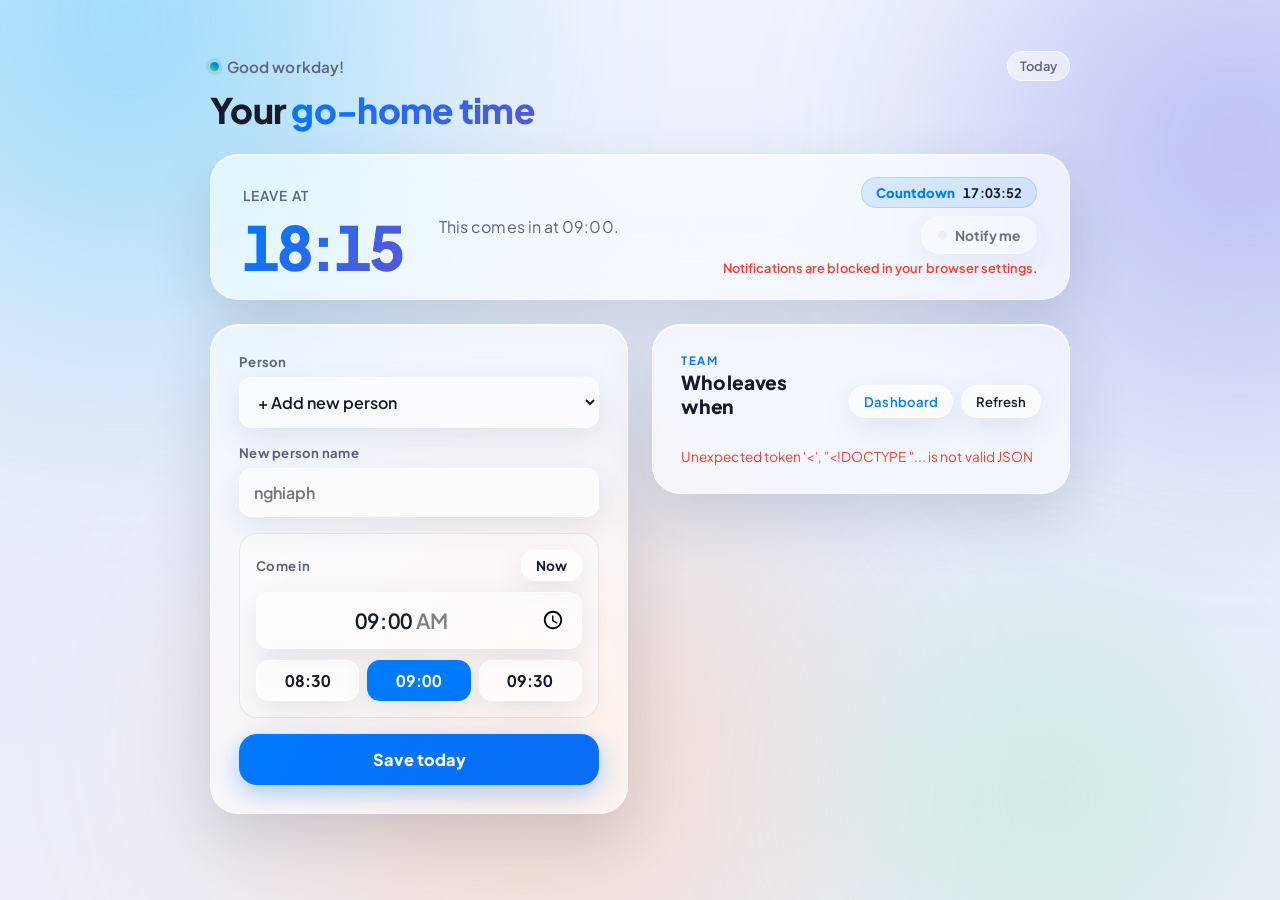
==== index.html @ 2bf6d7c5 "Add the live go-home-time code to git The folder had an empty .git directory, so the code behind the" ====
<!doctype html>
<html lang="en">
<head>
  <meta charset="utf-8">
  <meta name="viewport" content="width=device-width, initial-scale=1">
  <meta name="theme-color" content="#e8edf9">
  <title>Go Home Time</title>
  <link rel="icon" type="image/svg+xml" href="/favicon.20260611-glass.svg">
  <link rel="preload" href="/fonts/plus-jakarta-sans-latin.woff2" as="font" type="font/woff2" crossorigin>
  <link rel="stylesheet" href="/styles.20260618-cols.css">
</head>
<body>
  <div class="backdrop" aria-hidden="true">
    <div class="blob blob-a"></div>
    <div class="blob blob-b"></div>
    <div class="blob blob-c"></div>
    <div class="blob blob-d"></div>
  </div>

  <main class="page">
    <header class="hero">
      <div class="hero-top">
        <p class="greeting">
          <span class="person-dot" aria-hidden="true"></span>
          Good workday!
        </p>
        <p id="today-date" class="date-chip">Today</p>
      </div>
      <h1>Your <span>go-home time</span></h1>
    </header>

    <section class="panel answer" aria-live="polite" aria-atomic="true">
      <span class="answer-label">Leave at</span>
      <output id="leave-time" for="arrival">18:15</output>
      <p class="answer-countdown">
        <span>Countdown</span>
        <strong id="countdown-time" data-countdown-output>--:--:--</strong>
      </p>
      <div class="answer-notify">
        <button id="notify-toggle" type="button" aria-pressed="false" aria-label="Toggle go-home notifications">
          <span class="notify-dot" aria-hidden="true"></span>
          <span id="notify-label">Notify me</span>
        </button>
        <span id="notify-status" class="notify-status" aria-live="polite"></span>
      </div>
      <p id="status-message">A 09:00 check-in maps to an 18:15 leave time.</p>
    </section>

    <div class="layout">
    <form id="person-form" class="panel input-area">
      <div class="field-block">
        <label for="person-select">Person</label>
        <select id="person-select" name="person"></select>
      </div>

      <div id="new-person-fields" class="new-person-fields">
        <label for="person-name">New person name</label>
        <input id="person-name" name="name" type="text" autocomplete="name" maxlength="40" placeholder="nghiaph">
      </div>

      <section class="time-card" aria-labelledby="arrival-label">
        <div class="field-heading">
          <label id="arrival-label" for="arrival">Come in</label>
          <button id="now-button" type="button">Now</button>
        </div>
        <input id="arrival" name="arrival" type="time" min="08:30" max="09:30" step="60" value="09:00">
        <div class="preset-row" aria-label="Common check-in times">
          <button type="button" data-time="08:30">08:30</button>
          <button type="button" data-time="09:00">09:00</button>
          <button type="button" data-time="09:30">09:30</button>
        </div>
      </section>

      <button id="save-button" type="submit">Save today</button>
    </form>

    <section class="panel board" aria-labelledby="board-title">
      <div class="board-head">
        <div>
          <p class="kicker">Team</p>
          <h2 id="board-title">Who leaves when</h2>
        </div>
        <div class="board-actions">
          <a class="dashboard-link" href="/dashboard">Dashboard</a>
          <button id="refresh-button" type="button">Refresh</button>
        </div>
      </div>
      <ul id="people-list" class="people-list" aria-live="polite" aria-atomic="true"></ul>
      <p id="board-status" class="board-status">Loading board...</p>
    </section>
    </div>
  </main>

  <script src="/script.20260618-min.js" defer></script>
</body>
</html>
---- styles.20260618-cols.css ----
/* Go Home Time - minimal glass theme, responsive columns (2026-06-18) */

@font-face {
  font-family: "Plus Jakarta Sans";
  font-style: normal;
  font-weight: 200 800;
  font-display: swap;
  src: url("/fonts/plus-jakarta-sans-latin.woff2") format("woff2");
  unicode-range: U+0000-00FF, U+0131, U+0152-0153, U+02BB-02BC, U+02C6, U+02DA, U+02DC, U+0304, U+0308, U+0329, U+2000-206F, U+20AC, U+2122, U+2191, U+2193, U+2212, U+2215, U+FEFF, U+FFFD;
}

@font-face {
  font-family: "Plus Jakarta Sans";
  font-style: normal;
  font-weight: 200 800;
  font-display: swap;
  src: url("/fonts/plus-jakarta-sans-latin-ext.woff2") format("woff2");
  unicode-range: U+0100-02BA, U+02BD-02C5, U+02C7-02CC, U+02CE-02D7, U+02DD-02FF, U+0304, U+0308, U+0329, U+1D00-1DBF, U+1E00-1E9F, U+1EF2-1EFF, U+2020, U+20A0-20AB, U+20AD-20C0, U+2113, U+2C60-2C7F, U+A720-A7FF;
}

@font-face {
  font-family: "Plus Jakarta Sans";
  font-style: normal;
  font-weight: 200 800;
  font-display: swap;
  src: url("/fonts/plus-jakarta-sans-vietnamese.woff2") format("woff2");
  unicode-range: U+0102-0103, U+0110-0111, U+0128-0129, U+0168-0169, U+01A0-01A1, U+01AF-01B0, U+0300-0301, U+0303-0304, U+0308-0309, U+0323, U+0329, U+1EA0-1EF9, U+20AB;
}

:root {
  color-scheme: light;

  --card: rgba(255, 255, 255, 0.62);
  --soft: rgba(116, 128, 160, 0.14);
  --line: rgba(23, 26, 43, 0.08);
  --glass-border: rgba(255, 255, 255, 0.65);

  --ink: #171a2b;
  --muted: #5d6478;

  --blue: #007aff;
  --blue-soft: rgba(0, 122, 255, 0.12);
  --green: #34c759;
  --orange: #ff9500;
  --red: #ff3b30;

  --shadow: 0 24px 60px rgba(34, 48, 90, 0.16), inset 0 1px 0 rgba(255, 255, 255, 0.85);
  --shadow-soft: 0 10px 30px rgba(34, 48, 90, 0.1);

  --radius-lg: 28px;
  --radius-md: 18px;
  --radius-sm: 13px;
  --blur: 26px;
  --ease-smooth: cubic-bezier(0.32, 0.72, 0, 1);
  --ease-spring: cubic-bezier(0.34, 1.36, 0.4, 1);
}

* {
  box-sizing: border-box;
}

html {
  min-height: 100%;
  background: #e8edf9 linear-gradient(180deg, #eef3fd 0%, #e6ecfa 45%, #edeef9 100%) fixed;
}

body {
  min-height: 100vh;
  margin: 0;
  color: var(--ink);
  font-family: "Plus Jakarta Sans", -apple-system, BlinkMacSystemFont, "SF Pro Text", "Segoe UI", system-ui, sans-serif;
  letter-spacing: 0.005em;
  overflow-x: hidden;
  -webkit-font-smoothing: antialiased;
  text-rendering: optimizeLegibility;
}

::selection {
  background: rgba(0, 122, 255, 0.22);
}

/* ---------------------------------------------------------------------------
   Liquid backdrop: drifting aurora blobs under frosted panels
--------------------------------------------------------------------------- */

.backdrop {
  position: fixed;
  inset: 0;
  z-index: -1;
  overflow: hidden;
  background: linear-gradient(180deg, #eef3fd 0%, #e6ecfa 45%, #edeef9 100%);
}

.blob {
  position: absolute;
  border-radius: 50%;
  filter: blur(70px);
  will-change: transform;
}

.blob-a {
  top: -22vmax;
  left: -14vmax;
  width: 62vmax;
  height: 62vmax;
  background: radial-gradient(circle at 38% 38%, rgba(90, 200, 250, 0.6), rgba(90, 200, 250, 0) 64%);
  animation: drift-a 34s var(--ease-smooth) infinite alternate;
}

.blob-b {
  top: -12vmax;
  right: -20vmax;
  width: 58vmax;
  height: 58vmax;
  background: radial-gradient(circle at 60% 40%, rgba(122, 122, 235, 0.46), rgba(122, 122, 235, 0) 62%);
  animation: drift-b 42s var(--ease-smooth) infinite alternate;
}

.blob-c {
  bottom: -26vmax;
  left: 8vmax;
  width: 66vmax;
  height: 66vmax;
  background: radial-gradient(circle at 50% 42%, rgba(255, 184, 130, 0.42), rgba(255, 184, 130, 0) 62%);
  animation: drift-c 38s var(--ease-smooth) infinite alternate;
}

.blob-d {
  bottom: -16vmax;
  right: -8vmax;
  width: 48vmax;
  height: 48vmax;
  background: radial-gradient(circle at 46% 50%, rgba(140, 235, 190, 0.4), rgba(140, 235, 190, 0) 60%);
  animation: drift-a 46s var(--ease-smooth) infinite alternate-reverse;
}

@keyframes drift-a {
  from { transform: translate3d(0, 0, 0) scale(1); }
  to { transform: translate3d(9vmax, 7vmax, 0) scale(1.12); }
}

@keyframes drift-b {
  from { transform: translate3d(0, 0, 0) scale(1.05); }
  to { transform: translate3d(-8vmax, 9vmax, 0) scale(0.94); }
}

@keyframes drift-c {
  from { transform: translate3d(0, 0, 0) scale(1); }
  to { transform: translate3d(7vmax, -8vmax, 0) scale(1.08); }
}

@media (prefers-reduced-motion: reduce) {
  .blob { animation: none; }
}

/* ---------------------------------------------------------------------------
   Layout: single centered column on phones, two columns on wide screens
--------------------------------------------------------------------------- */

.page {
  width: min(440px, 100%);
  margin: 0 auto;
  padding: clamp(20px, 6vw, 48px) clamp(16px, 5vw, 28px) 56px;
  display: flex;
  flex-direction: column;
  gap: 20px;
}

.layout {
  display: flex;
  flex-direction: column;
  gap: 20px;
}

/* Wide screens: a full-width answer banner on top, then the form and the team
   board side by side, so the page fits the viewport instead of one tall scroll. */
@media (min-width: 840px) {
  .page {
    width: min(940px, 100%);
    padding: clamp(28px, 4vw, 52px) clamp(20px, 4vw, 40px) 48px;
    gap: 24px;
  }

  .layout {
    display: grid;
    grid-template-columns: minmax(0, 1fr) minmax(0, 1fr);
    align-items: start;
    gap: 24px;
  }
}

.panel {
  border: 1px solid var(--glass-border);
  border-radius: var(--radius-lg);
  background: var(--card);
  -webkit-backdrop-filter: blur(var(--blur)) saturate(1.7);
  backdrop-filter: blur(var(--blur)) saturate(1.7);
  box-shadow: var(--shadow);
  padding: clamp(20px, 5vw, 28px);
}

/* ---------------------------------------------------------------------------
   Hero
--------------------------------------------------------------------------- */

.hero {
  display: flex;
  flex-direction: column;
  gap: 10px;
}

.hero-top {
  display: flex;
  align-items: center;
  justify-content: space-between;
  gap: 12px;
}

.greeting {
  display: inline-flex;
  align-items: center;
  gap: 8px;
  margin: 0;
  font-size: 0.95rem;
  font-weight: 600;
  color: var(--muted);
}

.person-dot {
  width: 9px;
  height: 9px;
  border-radius: 50%;
  background: conic-gradient(from 210deg, var(--green), var(--blue), var(--green));
  box-shadow: 0 0 0 4px var(--blue-soft);
}

.date-chip {
  margin: 0;
  padding: 6px 12px;
  border-radius: 999px;
  border: 1px solid var(--glass-border);
  background: rgba(255, 255, 255, 0.5);
  font-size: 0.8rem;
  font-weight: 600;
  color: var(--muted);
  white-space: nowrap;
}

.hero h1 {
  margin: 0;
  font-size: clamp(1.7rem, 6vw, 2.2rem);
  font-weight: 800;
  line-height: 1.1;
  letter-spacing: -0.02em;
}

.hero h1 span {
  background: linear-gradient(120deg, var(--blue), #5856d6);
  -webkit-background-clip: text;
  background-clip: text;
  color: transparent;
}

/* ---------------------------------------------------------------------------
   Answer card
--------------------------------------------------------------------------- */

.answer {
  text-align: center;
  display: flex;
  flex-direction: column;
  gap: 6px;
  transition: border-color 220ms var(--ease-smooth);
}

.answer-label {
  font-size: 0.85rem;
  font-weight: 600;
  letter-spacing: 0.08em;
  text-transform: uppercase;
  color: var(--muted);
}

#leave-time {
  font-size: clamp(3.4rem, 16vw, 4.6rem);
  font-weight: 800;
  line-height: 1;
  letter-spacing: -0.03em;
  font-variant-numeric: tabular-nums;
  background: linear-gradient(120deg, var(--blue), #5856d6);
  -webkit-background-clip: text;
  background-clip: text;
  color: transparent;
}

.answer-countdown {
  display: inline-flex;
  align-self: center;
  align-items: center;
  gap: 8px;
  margin: 2px 0 0;
  padding: 6px 14px;
  border: 1px solid rgba(0, 122, 255, 0.18);
  border-radius: 999px;
  background: var(--blue-soft);
  color: var(--blue);
  font-size: 0.82rem;
  font-weight: 800;
}

.answer-countdown strong {
  color: var(--ink);
  font-variant-numeric: tabular-nums;
}

.answer.is-warning .answer-countdown {
  border-color: rgba(255, 149, 0, 0.3);
  background: rgba(255, 149, 0, 0.14);
  color: #c46a00;
}

.answer.is-error .answer-countdown {
  border-color: rgba(255, 59, 48, 0.3);
  background: rgba(255, 59, 48, 0.12);
  color: var(--red);
}

.answer-notify {
  display: flex;
  flex-direction: column;
  align-items: center;
  gap: 6px;
  margin-top: 4px;
}

#notify-toggle {
  display: inline-flex;
  align-items: center;
  gap: 8px;
  min-height: 38px;
  padding: 0 16px;
  border: 1px solid var(--glass-border);
  border-radius: 999px;
  background: rgba(255, 255, 255, 0.6);
  color: var(--ink);
  font-size: 0.86rem;
  font-weight: 700;
  box-shadow: var(--shadow-soft);
  transition: transform 200ms var(--ease-spring), background 200ms var(--ease-smooth), color 200ms var(--ease-smooth);
}

#notify-toggle:hover:not(:disabled) {
  transform: translateY(-1px);
}

#notify-toggle[aria-pressed="true"] {
  border-color: rgba(52, 199, 89, 0.45);
  background: rgba(52, 199, 89, 0.14);
  color: #1d9d43;
  box-shadow: 0 6px 18px rgba(52, 199, 89, 0.25);
}

#notify-toggle:disabled {
  opacity: 0.6;
  cursor: not-allowed;
}

.notify-dot {
  width: 9px;
  height: 9px;
  border-radius: 50%;
  background: var(--muted);
  transition: background 220ms var(--ease-smooth), box-shadow 220ms var(--ease-smooth);
}

#notify-toggle[aria-pressed="true"] .notify-dot {
  background: var(--green);
  box-shadow: 0 0 0 4px rgba(52, 199, 89, 0.22);
}

#notify-toggle:disabled .notify-dot {
  background: var(--line);
}

.notify-status {
  color: var(--muted);
  font-size: 0.8rem;
  font-weight: 600;
  min-height: 1em;
}

.notify-status.is-error {
  color: var(--red);
}

#status-message {
  margin: 4px 0 0;
  font-size: 0.92rem;
  color: var(--muted);
  min-height: 1.2em;
}

.answer.is-warning #leave-time {
  background: linear-gradient(120deg, var(--orange), var(--red));
  -webkit-background-clip: text;
  background-clip: text;
}

.answer.is-error {
  border-color: rgba(255, 59, 48, 0.4);
}

.answer.is-error #leave-time {
  background: linear-gradient(120deg, var(--red), var(--red));
  -webkit-background-clip: text;
  background-clip: text;
}

.answer.is-error #status-message {
  color: var(--red);
}

/* ---------------------------------------------------------------------------
   Form
--------------------------------------------------------------------------- */

.input-area {
  display: flex;
  flex-direction: column;
  gap: 16px;
}

.field-block {
  display: flex;
  flex-direction: column;
  gap: 7px;
}

label {
  font-size: 0.82rem;
  font-weight: 700;
  letter-spacing: 0.02em;
  color: var(--muted);
}

select,
input[type="text"],
input[type="time"] {
  width: 100%;
  padding: 13px 14px;
  font: inherit;
  font-weight: 600;
  color: var(--ink);
  border: 1px solid var(--glass-border);
  border-radius: var(--radius-sm);
  background: rgba(255, 255, 255, 0.55);
  box-shadow: var(--shadow-soft);
  transition: border-color 200ms var(--ease-smooth), box-shadow 200ms var(--ease-smooth);
}

select:focus-visible,
input:focus-visible {
  outline: none;
  border-color: var(--blue);
  box-shadow: 0 0 0 4px var(--blue-soft);
}

.new-person-fields {
  display: flex;
  flex-direction: column;
  gap: 7px;
}

.new-person-fields[hidden] {
  display: none;
}

.time-card {
  display: flex;
  flex-direction: column;
  gap: 11px;
  padding: 16px;
  border: 1px solid var(--line);
  border-radius: var(--radius-md);
  background: rgba(255, 255, 255, 0.4);
}

.field-heading {
  display: flex;
  align-items: center;
  justify-content: space-between;
}

#arrival {
  font-size: 1.3rem;
  text-align: center;
  font-variant-numeric: tabular-nums;
}

.preset-row {
  display: flex;
  gap: 8px;
}

button {
  font: inherit;
  cursor: pointer;
}

.preset-row button,
#now-button {
  border: 1px solid var(--glass-border);
  border-radius: var(--radius-sm);
  background: rgba(255, 255, 255, 0.6);
  color: var(--ink);
  font-weight: 700;
  padding: 9px 12px;
  box-shadow: var(--shadow-soft);
  transition: transform 200ms var(--ease-spring), background 200ms var(--ease-smooth), color 200ms var(--ease-smooth);
}

.preset-row button {
  flex: 1;
  font-variant-numeric: tabular-nums;
}

#now-button {
  padding: 6px 14px;
  font-size: 0.85rem;
}

.preset-row button:hover,
#now-button:hover {
  transform: translateY(-1px);
}

.preset-row button.is-active {
  background: var(--blue);
  color: #fff;
  border-color: transparent;
}

#save-button {
  border: none;
  border-radius: var(--radius-md);
  background: linear-gradient(120deg, var(--blue), #0a6cf5);
  color: #fff;
  font-weight: 800;
  font-size: 1.02rem;
  padding: 15px;
  box-shadow: 0 8px 24px rgba(0, 122, 255, 0.35);
  transition: transform 200ms var(--ease-spring), box-shadow 220ms var(--ease-smooth);
}

#save-button:hover:not(:disabled) {
  transform: translateY(-1px);
  box-shadow: 0 12px 30px rgba(0, 122, 255, 0.42);
}

#save-button:disabled {
  opacity: 0.6;
  cursor: progress;
}

/* ---------------------------------------------------------------------------
   Team board
--------------------------------------------------------------------------- */

.board-head {
  display: flex;
  align-items: flex-end;
  justify-content: space-between;
  gap: 12px;
  margin-bottom: 16px;
}

.kicker {
  margin: 0 0 2px;
  font-size: 0.72rem;
  font-weight: 700;
  letter-spacing: 0.14em;
  text-transform: uppercase;
  color: var(--blue);
}

.board-head h2 {
  margin: 0;
  font-size: 1.2rem;
  font-weight: 800;
  letter-spacing: -0.01em;
}

.board-actions {
  display: inline-flex;
  align-items: center;
  gap: 8px;
}

.dashboard-link,
#refresh-button {
  border: 1px solid var(--glass-border);
  border-radius: 999px;
  background: rgba(255, 255, 255, 0.6);
  color: var(--ink);
  font-weight: 600;
  font-size: 0.82rem;
  padding: 7px 14px;
  text-decoration: none;
  box-shadow: var(--shadow-soft);
  transition: transform 200ms var(--ease-spring);
}

.dashboard-link {
  color: var(--blue);
}

.dashboard-link:hover,
#refresh-button:hover {
  transform: translateY(-1px);
}

.people-list {
  list-style: none;
  margin: 0;
  padding: 0;
  display: flex;
  flex-direction: column;
  gap: 9px;
}

.person-card {
  position: relative;
  display: flex;
  align-items: center;
}

.person-main {
  flex: 1;
  display: flex;
  align-items: center;
  justify-content: space-between;
  gap: 12px;
  padding: 13px 44px 13px 15px;
  border: 1px solid var(--line);
  border-radius: var(--radius-md);
  background: rgba(255, 255, 255, 0.46);
  text-align: left;
  transition: background 200ms var(--ease-smooth), transform 200ms var(--ease-spring);
}

.person-main:hover {
  transform: translateY(-1px);
  background: rgba(255, 255, 255, 0.66);
}

.person-card.is-stale .person-main {
  opacity: 0.62;
}

.person-title {
  display: inline-flex;
  align-items: center;
  gap: 9px;
  min-width: 0;
}

.person-icon {
  width: 8px;
  height: 8px;
  border-radius: 50%;
  background: var(--green);
  flex-shrink: 0;
}

.person-card.is-stale .person-icon {
  background: var(--muted);
}

.person-name {
  font-weight: 700;
  overflow: hidden;
  text-overflow: ellipsis;
  white-space: nowrap;
}

.person-sub {
  display: block;
  font-size: 0.76rem;
  font-weight: 600;
  color: var(--muted);
  margin-top: 2px;
}

.leave-pill {
  font-weight: 800;
  font-size: 1.05rem;
  font-variant-numeric: tabular-nums;
  color: var(--blue);
  white-space: nowrap;
}

.leave-pill.is-muted {
  color: var(--muted);
  font-size: 0.82rem;
  font-weight: 600;
}

.delete-person {
  position: absolute;
  right: 10px;
  top: 50%;
  transform: translateY(-50%);
  width: 26px;
  height: 26px;
  display: grid;
  place-items: center;
  border: none;
  border-radius: 50%;
  background: transparent;
  color: var(--muted);
  font-size: 1.1rem;
  line-height: 1;
  opacity: 0;
  transition: opacity 180ms var(--ease-smooth), background 180ms var(--ease-smooth), color 180ms var(--ease-smooth);
}

.person-card:hover .delete-person,
.delete-person:focus-visible {
  opacity: 1;
}

.delete-person:hover {
  background: rgba(255, 59, 48, 0.12);
  color: var(--red);
}

.board-status {
  margin: 14px 0 0;
  font-size: 0.85rem;
  color: var(--muted);
}

.board-status.is-error {
  color: var(--red);
}

/* ---------------------------------------------------------------------------
   Wide-screen answer banner
   Placed last so it overrides the base (centered, column) answer styles above.
--------------------------------------------------------------------------- */

@media (min-width: 840px) {
  /* Big result on the left, status in the middle, countdown + notify stacked
     on the right - turns the tall answer card into a compact banner. */
  .answer {
    display: grid;
    grid-template-columns: auto 1fr auto;
    align-items: center;
    column-gap: 36px;
    row-gap: 2px;
    text-align: left;
    padding: 22px 32px;
  }

  .answer-label {
    grid-column: 1;
    grid-row: 1;
  }

  #leave-time {
    grid-column: 1;
    grid-row: 2;
    font-size: clamp(3rem, 5vw, 3.8rem);
  }

  #status-message {
    grid-column: 2;
    grid-row: 1 / 3;
    align-self: center;
    margin: 0;
    font-size: 1rem;
  }

  .answer-countdown {
    grid-column: 3;
    grid-row: 1;
    justify-self: end;
    margin: 0 0 6px;
  }

  .answer-notify {
    grid-column: 3;
    grid-row: 2;
    justify-self: end;
    align-items: flex-end;
    margin: 0;
  }
}
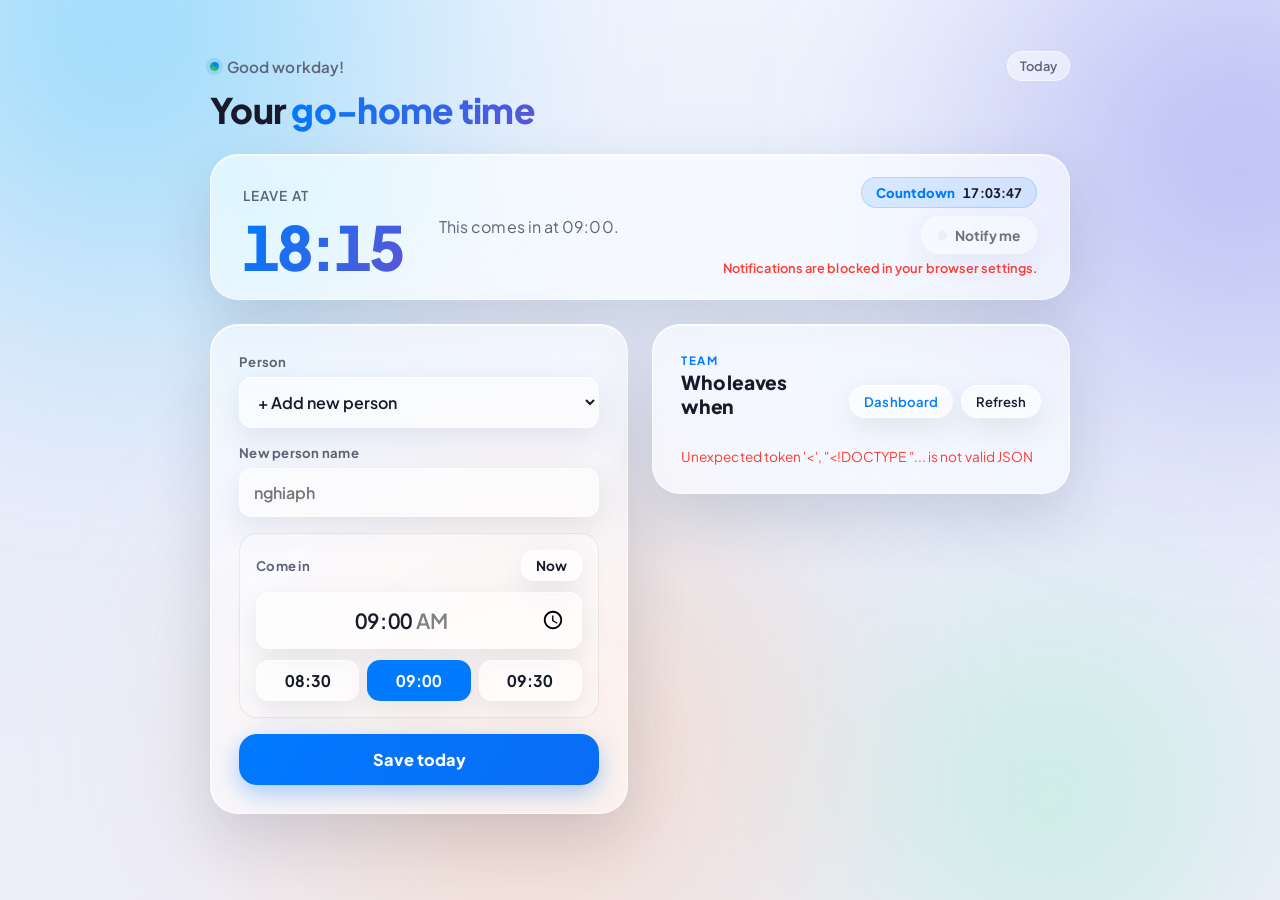
==== commit 7b52ddbb: "Confirm before removing a person and offer a 10-second undo The board's x button removed a person wi" ====
--- a/index.html
+++ b/index.html
@@ -7,7 +7,7 @@
   <title>Go Home Time</title>
   <link rel="icon" type="image/svg+xml" href="/favicon.20260611-glass.svg">
   <link rel="preload" href="/fonts/plus-jakarta-sans-latin.woff2" as="font" type="font/woff2" crossorigin>
-  <link rel="stylesheet" href="/styles.20260618-cols.css">
+  <link rel="stylesheet" href="/styles.20261101-undo.css">
 </head>
 <body>
   <div class="backdrop" aria-hidden="true">
@@ -88,9 +88,13 @@
       <ul id="people-list" class="people-list" aria-live="polite" aria-atomic="true"></ul>
       <p id="board-status" class="board-status">Loading board...</p>
     </section>
+    <div id="undo-bar" class="undo-bar" role="status" aria-live="polite" hidden>
+      <span id="undo-text"></span>
+      <button id="undo-button" type="button">Hoàn tác</button>
+    </div>
     </div>
   </main>
 
-  <script src="/script.20260618-min.js" defer></script>
+  <script src="/script.20261101-undo.js" defer></script>
 </body>
 </html>
--- a/styles.20261101-undo.css
+++ b/styles.20261101-undo.css
@@ -0,0 +1,844 @@
+/* Go Home Time - minimal glass theme, responsive columns, undo toast (2026-11-01) */
+
+@font-face {
+  font-family: "Plus Jakarta Sans";
+  font-style: normal;
+  font-weight: 200 800;
+  font-display: swap;
+  src: url("/fonts/plus-jakarta-sans-latin.woff2") format("woff2");
+  unicode-range: U+0000-00FF, U+0131, U+0152-0153, U+02BB-02BC, U+02C6, U+02DA, U+02DC, U+0304, U+0308, U+0329, U+2000-206F, U+20AC, U+2122, U+2191, U+2193, U+2212, U+2215, U+FEFF, U+FFFD;
+}
+
+@font-face {
+  font-family: "Plus Jakarta Sans";
+  font-style: normal;
+  font-weight: 200 800;
+  font-display: swap;
+  src: url("/fonts/plus-jakarta-sans-latin-ext.woff2") format("woff2");
+  unicode-range: U+0100-02BA, U+02BD-02C5, U+02C7-02CC, U+02CE-02D7, U+02DD-02FF, U+0304, U+0308, U+0329, U+1D00-1DBF, U+1E00-1E9F, U+1EF2-1EFF, U+2020, U+20A0-20AB, U+20AD-20C0, U+2113, U+2C60-2C7F, U+A720-A7FF;
+}
+
+@font-face {
+  font-family: "Plus Jakarta Sans";
+  font-style: normal;
+  font-weight: 200 800;
+  font-display: swap;
+  src: url("/fonts/plus-jakarta-sans-vietnamese.woff2") format("woff2");
+  unicode-range: U+0102-0103, U+0110-0111, U+0128-0129, U+0168-0169, U+01A0-01A1, U+01AF-01B0, U+0300-0301, U+0303-0304, U+0308-0309, U+0323, U+0329, U+1EA0-1EF9, U+20AB;
+}
+
+:root {
+  color-scheme: light;
+
+  --card: rgba(255, 255, 255, 0.62);
+  --soft: rgba(116, 128, 160, 0.14);
+  --line: rgba(23, 26, 43, 0.08);
+  --glass-border: rgba(255, 255, 255, 0.65);
+
+  --ink: #171a2b;
+  --muted: #5d6478;
+
+  --blue: #007aff;
+  --blue-soft: rgba(0, 122, 255, 0.12);
+  --green: #34c759;
+  --orange: #ff9500;
+  --red: #ff3b30;
+
+  --shadow: 0 24px 60px rgba(34, 48, 90, 0.16), inset 0 1px 0 rgba(255, 255, 255, 0.85);
+  --shadow-soft: 0 10px 30px rgba(34, 48, 90, 0.1);
+
+  --radius-lg: 28px;
+  --radius-md: 18px;
+  --radius-sm: 13px;
+  --blur: 26px;
+  --ease-smooth: cubic-bezier(0.32, 0.72, 0, 1);
+  --ease-spring: cubic-bezier(0.34, 1.36, 0.4, 1);
+}
+
+* {
+  box-sizing: border-box;
+}
+
+html {
+  min-height: 100%;
+  background: #e8edf9 linear-gradient(180deg, #eef3fd 0%, #e6ecfa 45%, #edeef9 100%) fixed;
+}
+
+body {
+  min-height: 100vh;
+  margin: 0;
+  color: var(--ink);
+  font-family: "Plus Jakarta Sans", -apple-system, BlinkMacSystemFont, "SF Pro Text", "Segoe UI", system-ui, sans-serif;
+  letter-spacing: 0.005em;
+  overflow-x: hidden;
+  -webkit-font-smoothing: antialiased;
+  text-rendering: optimizeLegibility;
+}
+
+::selection {
+  background: rgba(0, 122, 255, 0.22);
+}
+
+/* ---------------------------------------------------------------------------
+   Liquid backdrop: drifting aurora blobs under frosted panels
+--------------------------------------------------------------------------- */
+
+.backdrop {
+  position: fixed;
+  inset: 0;
+  z-index: -1;
+  overflow: hidden;
+  background: linear-gradient(180deg, #eef3fd 0%, #e6ecfa 45%, #edeef9 100%);
+}
+
+.blob {
+  position: absolute;
+  border-radius: 50%;
+  filter: blur(70px);
+  will-change: transform;
+}
+
+.blob-a {
+  top: -22vmax;
+  left: -14vmax;
+  width: 62vmax;
+  height: 62vmax;
+  background: radial-gradient(circle at 38% 38%, rgba(90, 200, 250, 0.6), rgba(90, 200, 250, 0) 64%);
+  animation: drift-a 34s var(--ease-smooth) infinite alternate;
+}
+
+.blob-b {
+  top: -12vmax;
+  right: -20vmax;
+  width: 58vmax;
+  height: 58vmax;
+  background: radial-gradient(circle at 60% 40%, rgba(122, 122, 235, 0.46), rgba(122, 122, 235, 0) 62%);
+  animation: drift-b 42s var(--ease-smooth) infinite alternate;
+}
+
+.blob-c {
+  bottom: -26vmax;
+  left: 8vmax;
+  width: 66vmax;
+  height: 66vmax;
+  background: radial-gradient(circle at 50% 42%, rgba(255, 184, 130, 0.42), rgba(255, 184, 130, 0) 62%);
+  animation: drift-c 38s var(--ease-smooth) infinite alternate;
+}
+
+.blob-d {
+  bottom: -16vmax;
+  right: -8vmax;
+  width: 48vmax;
+  height: 48vmax;
+  background: radial-gradient(circle at 46% 50%, rgba(140, 235, 190, 0.4), rgba(140, 235, 190, 0) 60%);
+  animation: drift-a 46s var(--ease-smooth) infinite alternate-reverse;
+}
+
+@keyframes drift-a {
+  from { transform: translate3d(0, 0, 0) scale(1); }
+  to { transform: translate3d(9vmax, 7vmax, 0) scale(1.12); }
+}
+
+@keyframes drift-b {
+  from { transform: translate3d(0, 0, 0) scale(1.05); }
+  to { transform: translate3d(-8vmax, 9vmax, 0) scale(0.94); }
+}
+
+@keyframes drift-c {
+  from { transform: translate3d(0, 0, 0) scale(1); }
+  to { transform: translate3d(7vmax, -8vmax, 0) scale(1.08); }
+}
+
+@media (prefers-reduced-motion: reduce) {
+  .blob { animation: none; }
+}
+
+/* ---------------------------------------------------------------------------
+   Layout: single centered column on phones, two columns on wide screens
+--------------------------------------------------------------------------- */
+
+.page {
+  width: min(440px, 100%);
+  margin: 0 auto;
+  padding: clamp(20px, 6vw, 48px) clamp(16px, 5vw, 28px) 56px;
+  display: flex;
+  flex-direction: column;
+  gap: 20px;
+}
+
+.layout {
+  display: flex;
+  flex-direction: column;
+  gap: 20px;
+}
+
+/* Wide screens: a full-width answer banner on top, then the form and the team
+   board side by side, so the page fits the viewport instead of one tall scroll. */
+@media (min-width: 840px) {
+  .page {
+    width: min(940px, 100%);
+    padding: clamp(28px, 4vw, 52px) clamp(20px, 4vw, 40px) 48px;
+    gap: 24px;
+  }
+
+  .layout {
+    display: grid;
+    grid-template-columns: minmax(0, 1fr) minmax(0, 1fr);
+    align-items: start;
+    gap: 24px;
+  }
+}
+
+.panel {
+  border: 1px solid var(--glass-border);
+  border-radius: var(--radius-lg);
+  background: var(--card);
+  -webkit-backdrop-filter: blur(var(--blur)) saturate(1.7);
+  backdrop-filter: blur(var(--blur)) saturate(1.7);
+  box-shadow: var(--shadow);
+  padding: clamp(20px, 5vw, 28px);
+}
+
+/* ---------------------------------------------------------------------------
+   Hero
+--------------------------------------------------------------------------- */
+
+.hero {
+  display: flex;
+  flex-direction: column;
+  gap: 10px;
+}
+
+.hero-top {
+  display: flex;
+  align-items: center;
+  justify-content: space-between;
+  gap: 12px;
+}
+
+.greeting {
+  display: inline-flex;
+  align-items: center;
+  gap: 8px;
+  margin: 0;
+  font-size: 0.95rem;
+  font-weight: 600;
+  color: var(--muted);
+}
+
+.person-dot {
+  width: 9px;
+  height: 9px;
+  border-radius: 50%;
+  background: conic-gradient(from 210deg, var(--green), var(--blue), var(--green));
+  box-shadow: 0 0 0 4px var(--blue-soft);
+}
+
+.date-chip {
+  margin: 0;
+  padding: 6px 12px;
+  border-radius: 999px;
+  border: 1px solid var(--glass-border);
+  background: rgba(255, 255, 255, 0.5);
+  font-size: 0.8rem;
+  font-weight: 600;
+  color: var(--muted);
+  white-space: nowrap;
+}
+
+.hero h1 {
+  margin: 0;
+  font-size: clamp(1.7rem, 6vw, 2.2rem);
+  font-weight: 800;
+  line-height: 1.1;
+  letter-spacing: -0.02em;
+}
+
+.hero h1 span {
+  background: linear-gradient(120deg, var(--blue), #5856d6);
+  -webkit-background-clip: text;
+  background-clip: text;
+  color: transparent;
+}
+
+/* ---------------------------------------------------------------------------
+   Answer card
+--------------------------------------------------------------------------- */
+
+.answer {
+  text-align: center;
+  display: flex;
+  flex-direction: column;
+  gap: 6px;
+  transition: border-color 220ms var(--ease-smooth);
+}
+
+.answer-label {
+  font-size: 0.85rem;
+  font-weight: 600;
+  letter-spacing: 0.08em;
+  text-transform: uppercase;
+  color: var(--muted);
+}
+
+#leave-time {
+  font-size: clamp(3.4rem, 16vw, 4.6rem);
+  font-weight: 800;
+  line-height: 1;
+  letter-spacing: -0.03em;
+  font-variant-numeric: tabular-nums;
+  background: linear-gradient(120deg, var(--blue), #5856d6);
+  -webkit-background-clip: text;
+  background-clip: text;
+  color: transparent;
+}
+
+.answer-countdown {
+  display: inline-flex;
+  align-self: center;
+  align-items: center;
+  gap: 8px;
+  margin: 2px 0 0;
+  padding: 6px 14px;
+  border: 1px solid rgba(0, 122, 255, 0.18);
+  border-radius: 999px;
+  background: var(--blue-soft);
+  color: var(--blue);
+  font-size: 0.82rem;
+  font-weight: 800;
+}
+
+.answer-countdown strong {
+  color: var(--ink);
+  font-variant-numeric: tabular-nums;
+}
+
+.answer.is-warning .answer-countdown {
+  border-color: rgba(255, 149, 0, 0.3);
+  background: rgba(255, 149, 0, 0.14);
+  color: #c46a00;
+}
+
+.answer.is-error .answer-countdown {
+  border-color: rgba(255, 59, 48, 0.3);
+  background: rgba(255, 59, 48, 0.12);
+  color: var(--red);
+}
+
+.answer-notify {
+  display: flex;
+  flex-direction: column;
+  align-items: center;
+  gap: 6px;
+  margin-top: 4px;
+}
+
+#notify-toggle {
+  display: inline-flex;
+  align-items: center;
+  gap: 8px;
+  min-height: 38px;
+  padding: 0 16px;
+  border: 1px solid var(--glass-border);
+  border-radius: 999px;
+  background: rgba(255, 255, 255, 0.6);
+  color: var(--ink);
+  font-size: 0.86rem;
+  font-weight: 700;
+  box-shadow: var(--shadow-soft);
+  transition: transform 200ms var(--ease-spring), background 200ms var(--ease-smooth), color 200ms var(--ease-smooth);
+}
+
+#notify-toggle:hover:not(:disabled) {
+  transform: translateY(-1px);
+}
+
+#notify-toggle[aria-pressed="true"] {
+  border-color: rgba(52, 199, 89, 0.45);
+  background: rgba(52, 199, 89, 0.14);
+  color: #1d9d43;
+  box-shadow: 0 6px 18px rgba(52, 199, 89, 0.25);
+}
+
+#notify-toggle:disabled {
+  opacity: 0.6;
+  cursor: not-allowed;
+}
+
+.notify-dot {
+  width: 9px;
+  height: 9px;
+  border-radius: 50%;
+  background: var(--muted);
+  transition: background 220ms var(--ease-smooth), box-shadow 220ms var(--ease-smooth);
+}
+
+#notify-toggle[aria-pressed="true"] .notify-dot {
+  background: var(--green);
+  box-shadow: 0 0 0 4px rgba(52, 199, 89, 0.22);
+}
+
+#notify-toggle:disabled .notify-dot {
+  background: var(--line);
+}
+
+.notify-status {
+  color: var(--muted);
+  font-size: 0.8rem;
+  font-weight: 600;
+  min-height: 1em;
+}
+
+.notify-status.is-error {
+  color: var(--red);
+}
+
+#status-message {
+  margin: 4px 0 0;
+  font-size: 0.92rem;
+  color: var(--muted);
+  min-height: 1.2em;
+}
+
+.answer.is-warning #leave-time {
+  background: linear-gradient(120deg, var(--orange), var(--red));
+  -webkit-background-clip: text;
+  background-clip: text;
+}
+
+.answer.is-error {
+  border-color: rgba(255, 59, 48, 0.4);
+}
+
+.answer.is-error #leave-time {
+  background: linear-gradient(120deg, var(--red), var(--red));
+  -webkit-background-clip: text;
+  background-clip: text;
+}
+
+.answer.is-error #status-message {
+  color: var(--red);
+}
+
+/* ---------------------------------------------------------------------------
+   Form
+--------------------------------------------------------------------------- */
+
+.input-area {
+  display: flex;
+  flex-direction: column;
+  gap: 16px;
+}
+
+.field-block {
+  display: flex;
+  flex-direction: column;
+  gap: 7px;
+}
+
+label {
+  font-size: 0.82rem;
+  font-weight: 700;
+  letter-spacing: 0.02em;
+  color: var(--muted);
+}
+
+select,
+input[type="text"],
+input[type="time"] {
+  width: 100%;
+  padding: 13px 14px;
+  font: inherit;
+  font-weight: 600;
+  color: var(--ink);
+  border: 1px solid var(--glass-border);
+  border-radius: var(--radius-sm);
+  background: rgba(255, 255, 255, 0.55);
+  box-shadow: var(--shadow-soft);
+  transition: border-color 200ms var(--ease-smooth), box-shadow 200ms var(--ease-smooth);
+}
+
+select:focus-visible,
+input:focus-visible {
+  outline: none;
+  border-color: var(--blue);
+  box-shadow: 0 0 0 4px var(--blue-soft);
+}
+
+.new-person-fields {
+  display: flex;
+  flex-direction: column;
+  gap: 7px;
+}
+
+.new-person-fields[hidden] {
+  display: none;
+}
+
+.time-card {
+  display: flex;
+  flex-direction: column;
+  gap: 11px;
+  padding: 16px;
+  border: 1px solid var(--line);
+  border-radius: var(--radius-md);
+  background: rgba(255, 255, 255, 0.4);
+}
+
+.field-heading {
+  display: flex;
+  align-items: center;
+  justify-content: space-between;
+}
+
+#arrival {
+  font-size: 1.3rem;
+  text-align: center;
+  font-variant-numeric: tabular-nums;
+}
+
+.preset-row {
+  display: flex;
+  gap: 8px;
+}
+
+button {
+  font: inherit;
+  cursor: pointer;
+}
+
+.preset-row button,
+#now-button {
+  border: 1px solid var(--glass-border);
+  border-radius: var(--radius-sm);
+  background: rgba(255, 255, 255, 0.6);
+  color: var(--ink);
+  font-weight: 700;
+  padding: 9px 12px;
+  box-shadow: var(--shadow-soft);
+  transition: transform 200ms var(--ease-spring), background 200ms var(--ease-smooth), color 200ms var(--ease-smooth);
+}
+
+.preset-row button {
+  flex: 1;
+  font-variant-numeric: tabular-nums;
+}
+
+#now-button {
+  padding: 6px 14px;
+  font-size: 0.85rem;
+}
+
+.preset-row button:hover,
+#now-button:hover {
+  transform: translateY(-1px);
+}
+
+.preset-row button.is-active {
+  background: var(--blue);
+  color: #fff;
+  border-color: transparent;
+}
+
+#save-button {
+  border: none;
+  border-radius: var(--radius-md);
+  background: linear-gradient(120deg, var(--blue), #0a6cf5);
+  color: #fff;
+  font-weight: 800;
+  font-size: 1.02rem;
+  padding: 15px;
+  box-shadow: 0 8px 24px rgba(0, 122, 255, 0.35);
+  transition: transform 200ms var(--ease-spring), box-shadow 220ms var(--ease-smooth);
+}
+
+#save-button:hover:not(:disabled) {
+  transform: translateY(-1px);
+  box-shadow: 0 12px 30px rgba(0, 122, 255, 0.42);
+}
+
+#save-button:disabled {
+  opacity: 0.6;
+  cursor: progress;
+}
+
+/* ---------------------------------------------------------------------------
+   Team board
+--------------------------------------------------------------------------- */
+
+.board-head {
+  display: flex;
+  align-items: flex-end;
+  justify-content: space-between;
+  gap: 12px;
+  margin-bottom: 16px;
+}
+
+.kicker {
+  margin: 0 0 2px;
+  font-size: 0.72rem;
+  font-weight: 700;
+  letter-spacing: 0.14em;
+  text-transform: uppercase;
+  color: var(--blue);
+}
+
+.board-head h2 {
+  margin: 0;
+  font-size: 1.2rem;
+  font-weight: 800;
+  letter-spacing: -0.01em;
+}
+
+.board-actions {
+  display: inline-flex;
+  align-items: center;
+  gap: 8px;
+}
+
+.dashboard-link,
+#refresh-button {
+  border: 1px solid var(--glass-border);
+  border-radius: 999px;
+  background: rgba(255, 255, 255, 0.6);
+  color: var(--ink);
+  font-weight: 600;
+  font-size: 0.82rem;
+  padding: 7px 14px;
+  text-decoration: none;
+  box-shadow: var(--shadow-soft);
+  transition: transform 200ms var(--ease-spring);
+}
+
+.dashboard-link {
+  color: var(--blue);
+}
+
+.dashboard-link:hover,
+#refresh-button:hover {
+  transform: translateY(-1px);
+}
+
+.people-list {
+  list-style: none;
+  margin: 0;
+  padding: 0;
+  display: flex;
+  flex-direction: column;
+  gap: 9px;
+}
+
+.person-card {
+  position: relative;
+  display: flex;
+  align-items: center;
+}
+
+.person-main {
+  flex: 1;
+  display: flex;
+  align-items: center;
+  justify-content: space-between;
+  gap: 12px;
+  padding: 13px 44px 13px 15px;
+  border: 1px solid var(--line);
+  border-radius: var(--radius-md);
+  background: rgba(255, 255, 255, 0.46);
+  text-align: left;
+  transition: background 200ms var(--ease-smooth), transform 200ms var(--ease-spring);
+}
+
+.person-main:hover {
+  transform: translateY(-1px);
+  background: rgba(255, 255, 255, 0.66);
+}
+
+.person-card.is-stale .person-main {
+  opacity: 0.62;
+}
+
+.person-title {
+  display: inline-flex;
+  align-items: center;
+  gap: 9px;
+  min-width: 0;
+}
+
+.person-icon {
+  width: 8px;
+  height: 8px;
+  border-radius: 50%;
+  background: var(--green);
+  flex-shrink: 0;
+}
+
+.person-card.is-stale .person-icon {
+  background: var(--muted);
+}
+
+.person-name {
+  font-weight: 700;
+  overflow: hidden;
+  text-overflow: ellipsis;
+  white-space: nowrap;
+}
+
+.person-sub {
+  display: block;
+  font-size: 0.76rem;
+  font-weight: 600;
+  color: var(--muted);
+  margin-top: 2px;
+}
+
+.leave-pill {
+  font-weight: 800;
+  font-size: 1.05rem;
+  font-variant-numeric: tabular-nums;
+  color: var(--blue);
+  white-space: nowrap;
+}
+
+.leave-pill.is-muted {
+  color: var(--muted);
+  font-size: 0.82rem;
+  font-weight: 600;
+}
+
+.delete-person {
+  position: absolute;
+  right: 10px;
+  top: 50%;
+  transform: translateY(-50%);
+  width: 26px;
+  height: 26px;
+  display: grid;
+  place-items: center;
+  border: none;
+  border-radius: 50%;
+  background: transparent;
+  color: var(--muted);
+  font-size: 1.1rem;
+  line-height: 1;
+  opacity: 0;
+  transition: opacity 180ms var(--ease-smooth), background 180ms var(--ease-smooth), color 180ms var(--ease-smooth);
+}
+
+.person-card:hover .delete-person,
+.delete-person:focus-visible {
+  opacity: 1;
+}
+
+.delete-person:hover {
+  background: rgba(255, 59, 48, 0.12);
+  color: var(--red);
+}
+
+.board-status {
+  margin: 14px 0 0;
+  font-size: 0.85rem;
+  color: var(--muted);
+}
+
+.board-status.is-error {
+  color: var(--red);
+}
+
+/* "Deleted X. Undo" toast shown for a few seconds after removing a person. */
+.undo-bar {
+  position: fixed;
+  left: 50%;
+  bottom: max(16px, env(safe-area-inset-bottom));
+  z-index: 20;
+  transform: translateX(-50%);
+  width: max-content;
+  max-width: calc(100vw - 32px);
+  display: flex;
+  align-items: center;
+  gap: 14px;
+  padding: 10px 10px 10px 18px;
+  border: 1px solid var(--glass-border);
+  border-radius: 999px;
+  background: rgba(23, 26, 43, 0.88);
+  color: #fff;
+  font-size: 0.9rem;
+  font-weight: 600;
+  box-shadow: var(--shadow-soft);
+}
+
+.undo-bar[hidden] {
+  display: none;
+}
+
+#undo-text {
+  overflow: hidden;
+  text-overflow: ellipsis;
+  white-space: nowrap;
+}
+
+#undo-button {
+  flex-shrink: 0;
+  padding: 7px 14px;
+  border: none;
+  border-radius: 999px;
+  background: var(--blue);
+  color: #fff;
+  font-weight: 700;
+}
+
+#undo-button:disabled {
+  opacity: 0.6;
+}
+
+/* ---------------------------------------------------------------------------
+   Wide-screen answer banner
+   Placed last so it overrides the base (centered, column) answer styles above.
+--------------------------------------------------------------------------- */
+
+@media (min-width: 840px) {
+  /* Big result on the left, status in the middle, countdown + notify stacked
+     on the right - turns the tall answer card into a compact banner. */
+  .answer {
+    display: grid;
+    grid-template-columns: auto 1fr auto;
+    align-items: center;
+    column-gap: 36px;
+    row-gap: 2px;
+    text-align: left;
+    padding: 22px 32px;
+  }
+
+  .answer-label {
+    grid-column: 1;
+    grid-row: 1;
+  }
+
+  #leave-time {
+    grid-column: 1;
+    grid-row: 2;
+    font-size: clamp(3rem, 5vw, 3.8rem);
+  }
+
+  #status-message {
+    grid-column: 2;
+    grid-row: 1 / 3;
+    align-self: center;
+    margin: 0;
+    font-size: 1rem;
+  }
+
+  .answer-countdown {
+    grid-column: 3;
+    grid-row: 1;
+    justify-self: end;
+    margin: 0 0 6px;
+  }
+
+  .answer-notify {
+    grid-column: 3;
+    grid-row: 2;
+    justify-self: end;
+    align-items: flex-end;
+    margin: 0;
+  }
+}
